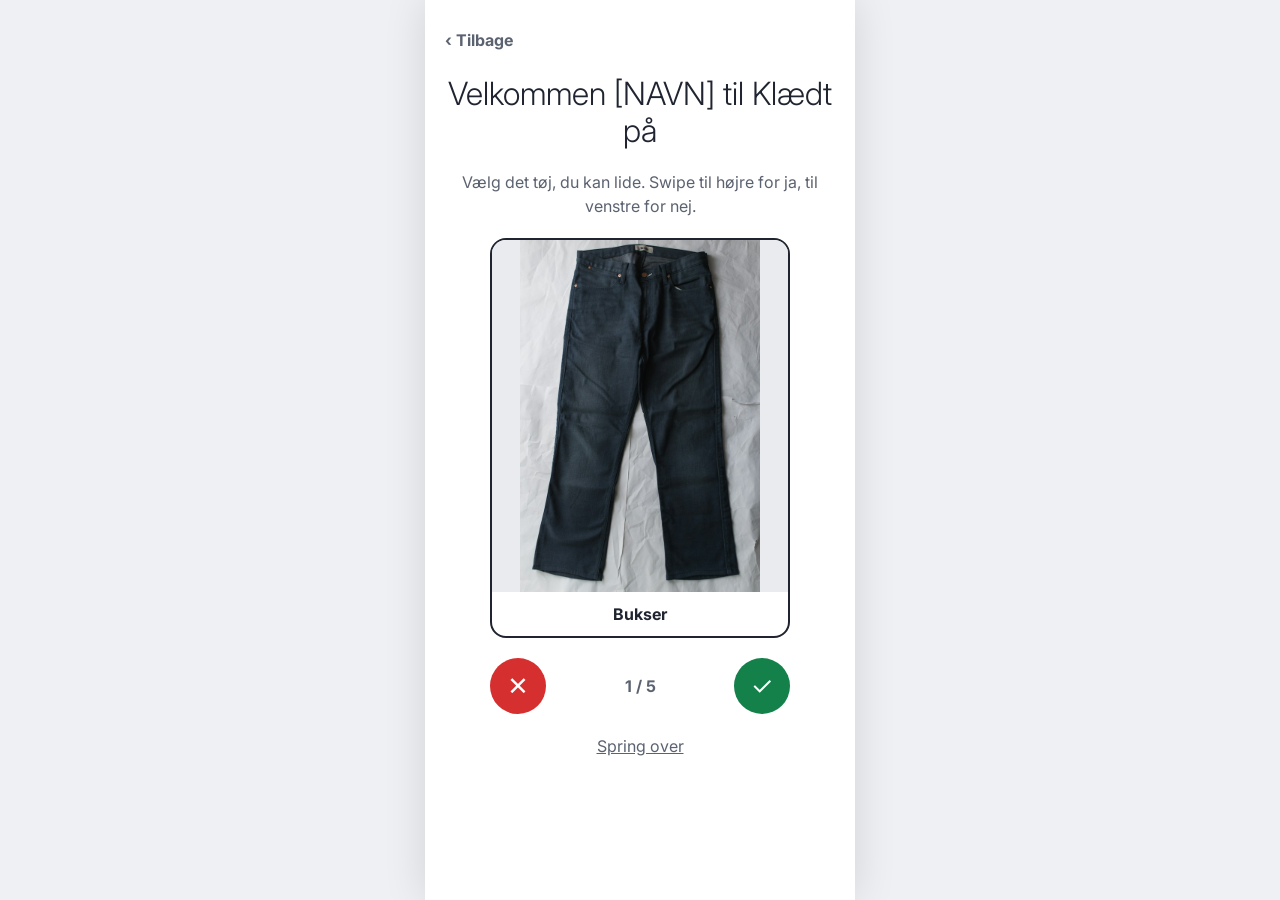
==== Vejrapp/public/clothing-adult.html @ 83a8c1ff "Clothing screens" ====
<!DOCTYPE html>
<html lang="da">
<head>
<meta charset="utf-8">
<meta name="viewport" content="width=device-width, initial-scale=1">
<title>Vælg tøj - Klædt på</title>
<link rel="preconnect" href="https://fonts.googleapis.com">
<link rel="preconnect" href="https://fonts.gstatic.com" crossorigin>
<link href="https://fonts.googleapis.com/css2?family=Inter:wght@300;400;500;600&display=swap" rel="stylesheet">
<link rel="stylesheet" href="css/base.css">
<link rel="stylesheet" href="css/adult.css">
</head>
<body>
    <main class="screen screen--adult">
        <a class="back-link" href="profile.html">‹ Tilbage</a>
        <h1 class="title">Velkommen <span class="js-user-name">[NAVN]</span> til Klædt på</h1>
        <p class="subtitle">Vælg det tøj, du kan lide. Swipe til højre for ja, til venstre for nej.</p>
        <section class="swipe js-swipe" data-next="weather-adult.html" aria-label="Vælg tøj">
            <div class="swipe__deck">
                <article class="swipe__card swipe__card--current" data-category="pants" data-item-id="pants-1">
                    <img class="swipe__image" src="images/clothing/pants-1.jpg" alt="Bukser" width="300" height="300">
                    <p class="swipe__caption">Bukser</p>
                </article>
                <article class="swipe__card" data-category="sweater" data-item-id="sweater-1">
                    <img class="swipe__image" src="images/clothing/sweater-1.jpg" alt="Trøje" width="300" height="300">
                    <p class="swipe__caption">Trøje</p>
                </article>
                <article class="swipe__card" data-category="jacket" data-item-id="jacket-1">
                    <img class="swipe__image" src="images/clothing/jacket-1.jpg" alt="Jakke" width="300" height="300">
                    <p class="swipe__caption">Jakke</p>
                </article>
                <article class="swipe__card" data-category="shoes" data-item-id="shoes-1">
                    <img class="swipe__image" src="images/clothing/shoes-1.jpg" alt="Sko" width="300" height="300">
                    <p class="swipe__caption">Sko</p>
                </article>
                <article class="swipe__card" data-category="hat" data-item-id="hat-1">
                    <img class="swipe__image" src="images/clothing/hat-1.jpg" alt="Hue" width="300" height="300">
                    <p class="swipe__caption">Hue</p>
                </article>
            </div>
            <div class="swipe__controls">
                <button class="swipe__action swipe__action--dislike" type="button" data-action="dislike"><span aria-hidden="true">✕</span><span class="visually-hidden">Kan ikke lide</span></button>
                <p class="swipe__counter"><span class="js-swipe-counter">1</span> / 5</p>
                <button class="swipe__action swipe__action--like" type="button" data-action="like"><span aria-hidden="true">✓</span><span class="visually-hidden">Kan lide</span></button>
            </div>
        </section>
        <a class="link" href="weather-adult.html">Spring over</a>
    </main>
<script src="js/demo.js" defer></script>
</body>
</html>
---- Vejrapp/public/css/base.css ----
:root{
    --color-ink:#1f2430;
    --color-muted:#5b6270;
    --color-line:#d5d9e0;
    --color-grey:#e9ebef;
    --color-page:#eef0f4;
    --color-surface:#fff;
    --color-sun:#ffc83d;
    --color-coral:#ff6b5e;
    --color-coral-dark:#d03b2f;
    --color-sky:#3ea6ff;
    --color-green:#14804a;
    --color-green-soft:#dff4e8;
    
    --font-heading:"Fredoka",system-ui,sans-serif;
    --font-body:"Nunito",system-ui,sans-serif;
    --radius:16px;
    --radius-pill:999px
}
*,*::before,*::after{
    box-sizing:border-box
}
body{
    margin:0;
    background:var(--color-page);
    color:var(--color-ink);
    font:400 1rem/1.5 var(--font-body)
}
img{
    display:block;
    max-width:100%
}
fieldset{
    border:0;
    margin:0;
    padding:0;
    min-width:0
}
:focus-visible{
    outline:3px solid var(--color-sky);
    outline-offset:3px
}
.visually-hidden{
    position:absolute;
    width:1px;
    height:1px;
    overflow:hidden;
    clip:rect(0 0 0 0);
    white-space:nowrap
}
@media (prefers-reduced-motion:reduce){
    *,*::before,*::after{
    animation:none!important;
    transition:none!important
}
}

/* layout: mobile-first, centred column on desktop */
.screen{
    display:flex;
    flex-direction:column;
    gap:20px;
    max-width:430px;
    min-height:100dvh;
    margin:0 auto;
    padding:24px 20px 32px;
    background:var(--color-surface)
}
@media (min-width:480px){
    .screen{
    box-shadow:0 0 40px rgb(0 0 0/.12)
}
}
.screen--start{
    background:linear-gradient(180deg,#fff0b8,#fff 45%)
}
.screen--center{
    justify-content:center
}
.logo{
    font-size:3.5rem;
    text-align:center
}
.title{
    margin:0;
    font:600 2rem/1.15 var(--font-heading);
    text-align:center
}
.subtitle{
    margin:0;
    color:var(--color-muted);
    text-align:center
}
.back-link{
    align-self:flex-start;
    padding:4px 0;
    color:var(--color-muted);
    font-weight:700;
    text-decoration:none
}
.link{
    color:var(--color-muted);
    text-align:center
}
.actions{
    display:flex;
    flex-direction:column;
    gap:12px
}

/* buttons */
.button{
    display:block;
    width:100%;
    padding:14px 24px;
    border:2px solid var(--color-ink);
    border-radius:var(--radius-pill);
    background:var(--color-ink);
    color:#fff;
    font:700 1.05rem var(--font-body);
    text-align:center;
    text-decoration:none;
    cursor:pointer
}
.button--secondary{
    background:#fff;
    color:var(--color-ink)
}
.button:disabled{
    border-color:var(--color-grey);
    background:var(--color-grey);
    color:var(--color-muted);
    cursor:not-allowed
}
.button--next:enabled{
    border-color:var(--color-green);
    background:var(--color-green)
}

/* splash */
.splash{
    align-items:center;
    justify-content:center;
    background:linear-gradient(160deg,var(--color-sun),var(--color-coral) 75%);
    text-align:center
}
.splash__logo{
    font-size:5rem;
    animation:float 3s ease-in-out infinite
}
.splash__title{
    margin:0;
    font:600 3.2rem/1 var(--font-heading)
}
.splash__tagline{
    margin:0 0 24px;
    font-size:1.2rem;
    font-weight:700
}
.splash .button{
    max-width:280px
}
@keyframes float{
    50%{
    transform:translateY(-10px)
}
}

/* forms */
.form{
    display:flex;
    flex-direction:column;
    gap:16px
}
.form__field{
    display:flex;
    flex-direction:column;
    gap:6px
}
.form__label,.choice__legend{
    margin-bottom:6px;
    padding:0;
    font-weight:700
}
.form__field .form__label{
    margin:0
}
.form__input{
    width:100%;
    padding:14px 18px;
    border:2px solid var(--color-line);
    border-radius:var(--radius-pill);
    background:#fff;
    color:inherit;
    font:inherit
}
.form__input:focus{
    border-color:var(--color-ink)
}
.choice__options{
    display:flex;
    gap:8px
}
.choice__input,.tags__input,.forecast__radio{
    position:absolute;
    width:1px;
    height:1px;
    opacity:0
}
.choice__label{
    flex:1;
    padding:12px;
    border:2px solid var(--color-line);
    border-radius:var(--radius-pill);
    font-weight:700;
    text-align:center;
    cursor:pointer
}
.choice__input:checked+.choice__label{
    border-color:var(--color-ink);
    background:var(--color-ink);
    color:#fff
}
.choice__input:focus-visible+.choice__label,.tags__input:focus-visible+.tags__label{
    outline:3px solid var(--color-sky);
    outline-offset:2px
}

/* style tags: hidden until age + gender are filled in;
     green when 3+ are picked */
.profile__tags{
    display:none
}
.profile:has(.js-age:valid):has(.js-gender:checked) .profile__tags{
    display:block
}
.profile__tags-title{
    margin-bottom:12px;
    padding:0;
    font-weight:700;
    text-align:center
}
.tags{
    display:flex;
    flex-wrap:wrap;
    justify-content:center;
    gap:10px
}
.tags__label{
    padding:8px 16px;
    border:2px solid #8a909b;
    border-radius:var(--radius-pill);
    color:#4a505b;
    font-weight:700;
    cursor:pointer
}
.tags__input:checked+.tags__label{
    border-color:var(--color-coral-dark);
    background:#fff0ee;
    color:var(--color-ink)
}
.tags:has(.tags__input:checked~.tags__input:checked~.tags__input:checked) .tags__input:checked+.tags__label{
    border-color:var(--color-green);
    background:var(--color-green-soft);
    color:var(--color-green)
}

/* swipe */
.swipe{
    display:flex;
    flex-direction:column;
    gap:20px
}
.swipe__deck{
    position:relative;
    width:100%;
    max-width:300px;
    aspect-ratio:3/4;
    margin:0 auto
}
.swipe__card{
    position:absolute;
    inset:0;
    display:flex;
    flex-direction:column;
    overflow:hidden;
    border:2px solid var(--color-ink);
    border-radius:var(--radius);
    background:#fff;
    opacity:0;
    visibility:hidden;
    pointer-events:none;
    transition:transform .35s,opacity .35s
}
.swipe__card--current{
    opacity:1;
    visibility:visible;
    pointer-events:auto
}
.swipe__card--liked,.swipe__card--disliked{
    visibility:visible
}
.swipe__card--liked{
    transform:translateX(130%) rotate(12deg)
}
.swipe__card--disliked{
    transform:translateX(-130%) rotate(-12deg)
}
.swipe__image{
    flex:1;
    width:100%;
    min-height:0;
    background:var(--color-grey);
    object-fit:contain
}
.swipe__caption{
    margin:0;
    padding:10px;
    font-weight:700;
    text-align:center
}
.swipe__controls{
    display:flex;
    align-items:center;
    justify-content:space-between;
    width:100%;
    max-width:300px;
    margin:0 auto
}
.swipe__counter{
    margin:0;
    color:var(--color-muted);
    font-weight:700
}
.swipe__action{
    display:flex;
    align-items:center;
    justify-content:center;
    width:64px;
    height:64px;
    border:0;
    border-radius:50%;
    color:#fff;
    font:700 1.6rem var(--font-body);
    cursor:pointer
}
.swipe__action--dislike{
    background:#d62f2f
}
.swipe__action--like{
    background:var(--color-green)
}

/* weather: shared parts */
.header__title{
    margin:8px 0;
    text-align:center
}
.search{
    display:flex;
    gap:8px
}
.search__input{
    flex:1;
    min-width:0;
    padding:12px 16px;
    border:1px solid var(--color-line);
    border-radius:12px;
    background:#fff;
    color:inherit;
    font:inherit
}
.search__locate{
    padding:12px 14px;
    border:1px solid var(--color-line);
    border-radius:12px;
    background:#fff;
    color:inherit;
    font:inherit;
    font-weight:700;
    white-space:nowrap;
    cursor:pointer
}
.stats{
    display:grid;
    grid-template-columns:repeat(3,1fr);
    gap:8px;
    margin:0;
    padding:0;
    list-style:none
}
.stats__item{
    display:flex;
    flex-direction:column;
    gap:2px;
    padding:10px
}
.stats__label{
    color:var(--color-muted);
    font-size:.8rem
}
.stats__value{
    font-size:1.05rem;
    font-weight:700
}
.forecast{
    position:relative;
    display:flex;
    flex-direction:column;
    gap:12px
}
.forecast__tabs{
    display:inline-flex;
    align-self:flex-start;
    padding:4px;
    border-radius:var(--radius-pill);
    background:var(--color-grey)
}
.forecast__tab{
    padding:8px 16px;
    border-radius:var(--radius-pill);
    font-size:.9rem;
    font-weight:700;
    cursor:pointer
}
#view-daily:checked~.forecast__tabs [for=view-daily],#view-hourly:checked~.forecast__tabs [for=view-hourly]{
    background:#fff;
    box-shadow:0 1px 3px rgb(0 0 0/.2)
}
#view-daily:focus-visible~.forecast__tabs [for=view-daily],#view-hourly:focus-visible~.forecast__tabs [for=view-hourly]{
    outline:3px solid var(--color-sky)
}
#view-daily:checked~.forecast__list--hourly,#view-hourly:checked~.forecast__list--daily{
    display:none
}
.forecast__list{
    margin:0;
    padding:0;
    list-style:none
}
.forecast__list--daily .forecast__item{
    display:grid;
    grid-template-columns:1fr auto auto;
    gap:16px;
    align-items:center;
    padding:12px 4px;
    border-bottom:1px solid var(--color-ink)
}
.forecast__list--hourly{
    display:flex;
    gap:10px;
    padding-bottom:8px;
    overflow-x:auto
}
.forecast__list--hourly .forecast__item{
    display:flex;
    flex:0 0 auto;
    flex-direction:column;
    align-items:center;
    gap:4px;
    min-width:68px;
    padding:10px;
    border:1px solid var(--color-line);
    border-radius:12px
}
.forecast__list--hourly .forecast__icon{
    order:1
}
.forecast__list--hourly .forecast__temp{
    order:2
}
.forecast__day{
    color:var(--color-muted)
}
.forecast__temp{
    font-size:1.25rem;
    font-weight:600
}
.forecast__icon{
    font-size:1.8rem;
    line-height:1
}
---- Vejrapp/public/css/adult.css ----
:root{
    
    --font-body:"Inter",system-ui,sans-serif;--font-heading:"Inter",system-ui,sans-serif
}
.title{
    font-weight:300
}
.header__title{
    font:300 2.2rem/1.2 var(--font-heading)
}
.current{
    display:grid;grid-template-columns:1fr 1fr;gap:16px;align-items:center
}
.current__image{
    width:100%;aspect-ratio:1;border-radius:12px;background:var(--color-grey);object-fit:contain
}
.current__city{
    margin:0;color:var(--color-muted)
}
.current__temp{
    margin:0;font-size:2.2rem;font-weight:300;line-height:1.1
}
.current__condition{
    margin:0;font-size:1.8rem;font-weight:300
}
.stats__item{
    border-top:2px solid var(--color-ink)
}
.advice__label{
    margin:0;color:var(--color-muted);font-size:.9rem
}
.advice__text{
    margin:4px 0 0;font-size:1.5rem;font-weight:500;line-height:1.3
}
.swipe__action{
    width:56px;height:56px;font-weight:400
}
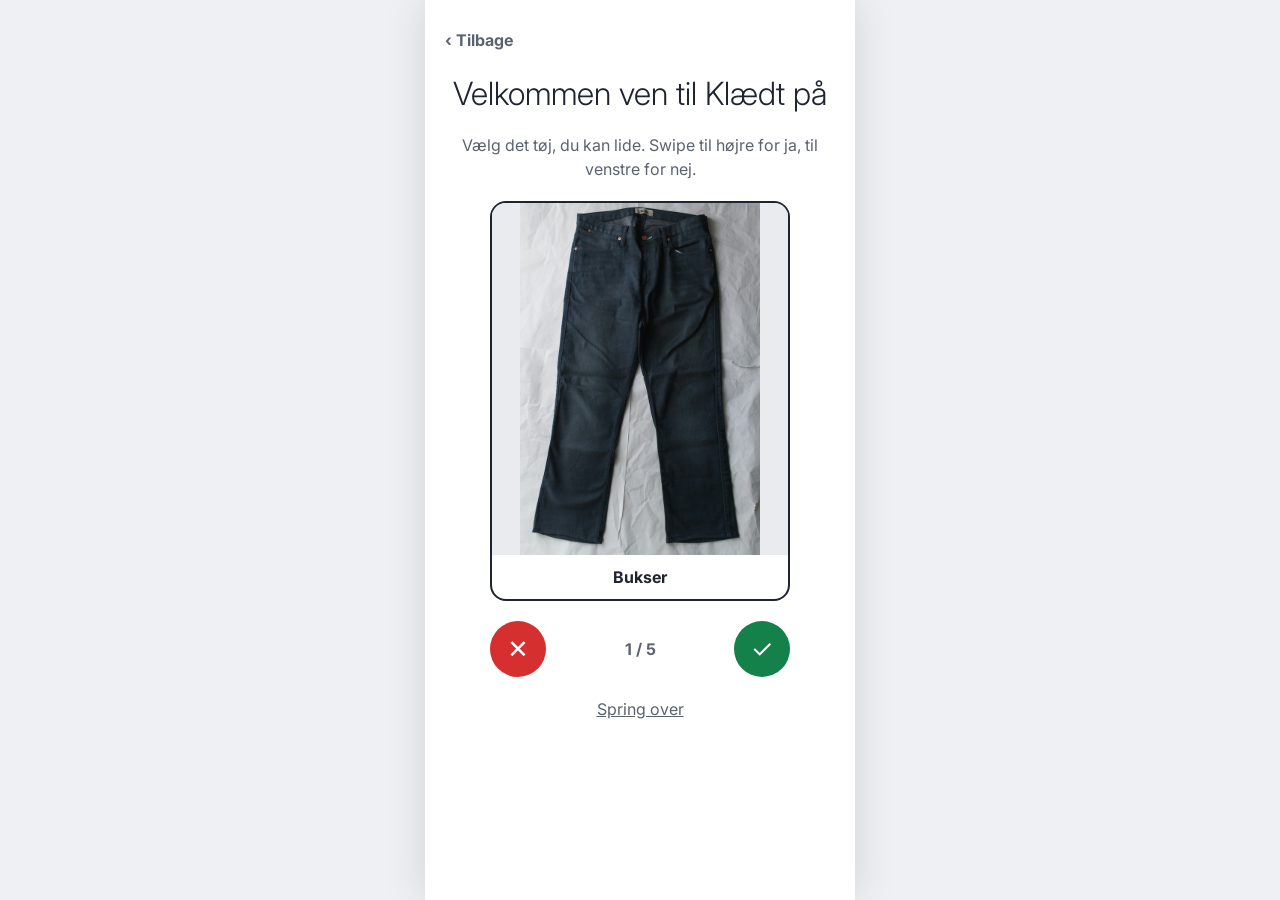
==== commit 4bfcc030: "Tab 2: electric boogaloo" ====
--- a/Vejrapp/public/clothing-adult.html
+++ b/Vejrapp/public/clothing-adult.html
@@ -1,14 +1,14 @@
 <!DOCTYPE html>
 <html lang="da">
 <head>
-<meta charset="utf-8">
-<meta name="viewport" content="width=device-width, initial-scale=1">
-<title>Vælg tøj - Klædt på</title>
-<link rel="preconnect" href="https://fonts.googleapis.com">
-<link rel="preconnect" href="https://fonts.gstatic.com" crossorigin>
-<link href="https://fonts.googleapis.com/css2?family=Inter:wght@300;400;500;600&display=swap" rel="stylesheet">
-<link rel="stylesheet" href="css/base.css">
-<link rel="stylesheet" href="css/adult.css">
+    <meta charset="utf-8">
+    <meta name="viewport" content="width=device-width, initial-scale=1">
+    <title>Vælg tøj - Klædt på</title>
+    <link rel="preconnect" href="https://fonts.googleapis.com">
+    <link rel="preconnect" href="https://fonts.gstatic.com" crossorigin>
+    <link href="https://fonts.googleapis.com/css2?family=Inter:wght@300;400;500;600&display=swap" rel="stylesheet">
+    <link rel="stylesheet" href="css/base.css">
+    <link rel="stylesheet" href="css/adult.css">
 </head>
 <body>
     <main class="screen screen--adult">
--- a/Vejrapp/public/css/base.css
+++ b/Vejrapp/public/css/base.css
@@ -259,7 +259,7 @@
     background:#fff0ee;
     color:var(--color-ink)
 }
-.tags:has(.tags__input:checked~.tags__input:checked~.tags__input:checked) .tags__input:checked+.tags__label{
+.tags:not(:has(.tags__input:checked~.tags__input:checked)) .tags__input:checked+.tags__label{
     border-color:var(--color-green);
     background:var(--color-green-soft);
     color:var(--color-green)
--- a/Vejrapp/public/css/adult.css
+++ b/Vejrapp/public/css/adult.css
@@ -1,5 +1,4 @@
 :root{
-    
     --font-body:"Inter",system-ui,sans-serif;--font-heading:"Inter",system-ui,sans-serif
 }
 .title{
@@ -9,29 +8,49 @@
     font:300 2.2rem/1.2 var(--font-heading)
 }
 .current{
-    display:grid;grid-template-columns:1fr 1fr;gap:16px;align-items:center
+    display:grid;
+    grid-template-columns:1fr 1fr;
+    gap:16px;
+    align-items:center
 }
 .current__image{
-    width:100%;aspect-ratio:1;border-radius:12px;background:var(--color-grey);object-fit:contain
+    width:100%;
+    aspect-ratio:1;
+    border-radius:12px;
+    background:var(--color-grey);
+    object-fit:contain
 }
 .current__city{
-    margin:0;color:var(--color-muted)
+    margin:0;
+    color:var(--color-muted)
 }
 .current__temp{
-    margin:0;font-size:2.2rem;font-weight:300;line-height:1.1
+    margin:0;
+    font-size:2.2rem;
+    font-weight:300;
+    line-height:1.1
 }
 .current__condition{
-    margin:0;font-size:1.8rem;font-weight:300
+    margin:0;
+    font-size:1.8rem;
+    font-weight:300
 }
 .stats__item{
     border-top:2px solid var(--color-ink)
 }
 .advice__label{
-    margin:0;color:var(--color-muted);font-size:.9rem
+    margin:0;
+    color:var(--color-muted);
+    font-size:.9rem
 }
 .advice__text{
-    margin:4px 0 0;font-size:1.5rem;font-weight:500;line-height:1.3
+    margin:4px 0 0;
+    font-size:1.15rem;
+    font-weight:500;
+    line-height:1.3
 }
 .swipe__action{
-    width:56px;height:56px;font-weight:400
+    width:56px;
+    height:56px;
+    font-weight:400
 }
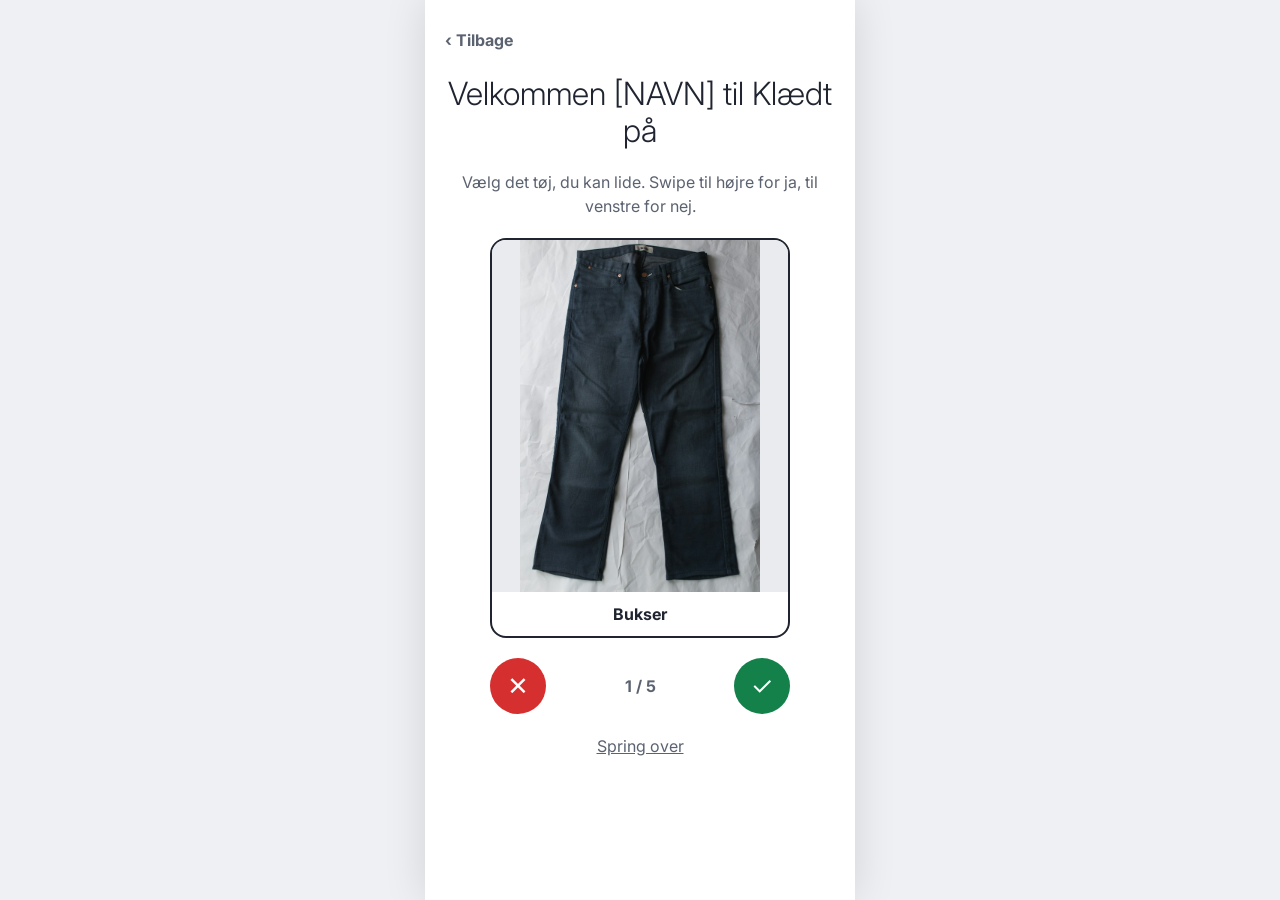
==== commit d5110208: "branched of main branchend off main after merge" ====
--- a/Vejrapp/public/clothing-adult.html
+++ b/Vejrapp/public/clothing-adult.html
@@ -1,51 +1,123 @@
-<!DOCTYPE html>
+<!doctype html>
 <html lang="da">
-<head>
-    <meta charset="utf-8">
-    <meta name="viewport" content="width=device-width, initial-scale=1">
+  <head>
+    <meta charset="utf-8" />
+    <meta name="viewport" content="width=device-width, initial-scale=1" />
     <title>Vælg tøj - Klædt på</title>
-    <link rel="preconnect" href="https://fonts.googleapis.com">
-    <link rel="preconnect" href="https://fonts.gstatic.com" crossorigin>
-    <link href="https://fonts.googleapis.com/css2?family=Inter:wght@300;400;500;600&display=swap" rel="stylesheet">
-    <link rel="stylesheet" href="css/base.css">
-    <link rel="stylesheet" href="css/adult.css">
-</head>
-<body>
+    <link rel="preconnect" href="https://fonts.googleapis.com" />
+    <link rel="preconnect" href="https://fonts.gstatic.com" crossorigin />
+    <link
+      href="https://fonts.googleapis.com/css2?family=Inter:wght@300;400;500;600&display=swap"
+      rel="stylesheet"
+    />
+    <link rel="stylesheet" href="css/base.css" />
+    <link rel="stylesheet" href="css/adult.css" />
+  </head>
+  <body>
     <main class="screen screen--adult">
-        <a class="back-link" href="profile.html">‹ Tilbage</a>
-        <h1 class="title">Velkommen <span class="js-user-name">[NAVN]</span> til Klædt på</h1>
-        <p class="subtitle">Vælg det tøj, du kan lide. Swipe til højre for ja, til venstre for nej.</p>
-        <section class="swipe js-swipe" data-next="weather-adult.html" aria-label="Vælg tøj">
-            <div class="swipe__deck">
-                <article class="swipe__card swipe__card--current" data-category="pants" data-item-id="pants-1">
-                    <img class="swipe__image" src="images/clothing/pants-1.jpg" alt="Bukser" width="300" height="300">
-                    <p class="swipe__caption">Bukser</p>
-                </article>
-                <article class="swipe__card" data-category="sweater" data-item-id="sweater-1">
-                    <img class="swipe__image" src="images/clothing/sweater-1.jpg" alt="Trøje" width="300" height="300">
-                    <p class="swipe__caption">Trøje</p>
-                </article>
-                <article class="swipe__card" data-category="jacket" data-item-id="jacket-1">
-                    <img class="swipe__image" src="images/clothing/jacket-1.jpg" alt="Jakke" width="300" height="300">
-                    <p class="swipe__caption">Jakke</p>
-                </article>
-                <article class="swipe__card" data-category="shoes" data-item-id="shoes-1">
-                    <img class="swipe__image" src="images/clothing/shoes-1.jpg" alt="Sko" width="300" height="300">
-                    <p class="swipe__caption">Sko</p>
-                </article>
-                <article class="swipe__card" data-category="hat" data-item-id="hat-1">
-                    <img class="swipe__image" src="images/clothing/hat-1.jpg" alt="Hue" width="300" height="300">
-                    <p class="swipe__caption">Hue</p>
-                </article>
-            </div>
-            <div class="swipe__controls">
-                <button class="swipe__action swipe__action--dislike" type="button" data-action="dislike"><span aria-hidden="true">✕</span><span class="visually-hidden">Kan ikke lide</span></button>
-                <p class="swipe__counter"><span class="js-swipe-counter">1</span> / 5</p>
-                <button class="swipe__action swipe__action--like" type="button" data-action="like"><span aria-hidden="true">✓</span><span class="visually-hidden">Kan lide</span></button>
-            </div>
-        </section>
-        <a class="link" href="weather-adult.html">Spring over</a>
+      <a class="back-link" href="profile.html">‹ Tilbage</a>
+      <h1 class="title">
+        Velkommen <span class="js-user-name">[NAVN]</span> til Klædt på
+      </h1>
+      <p class="subtitle">
+        Vælg det tøj, du kan lide. Swipe til højre for ja, til venstre for nej.
+      </p>
+      <section
+        class="swipe js-swipe"
+        data-next="weather-adult.html"
+        aria-label="Vælg tøj"
+      >
+        <div class="swipe__deck">
+          <article
+            class="swipe__card swipe__card--current"
+            data-category="pants"
+            data-item-id="pants-1"
+          >
+            <img
+              class="swipe__image"
+              src="images/clothing/pants-1.jpg"
+              alt="Bukser"
+              width="300"
+              height="300"
+            />
+            <p class="swipe__caption">Bukser</p>
+          </article>
+          <article
+            class="swipe__card"
+            data-category="sweater"
+            data-item-id="sweater-1"
+          >
+            <img
+              class="swipe__image"
+              src="images/clothing/sweater-1.jpg"
+              alt="Trøje"
+              width="300"
+              height="300"
+            />
+            <p class="swipe__caption">Trøje</p>
+          </article>
+          <article
+            class="swipe__card"
+            data-category="jacket"
+            data-item-id="jacket-1"
+          >
+            <img
+              class="swipe__image"
+              src="images/clothing/jacket-1.jpg"
+              alt="Jakke"
+              width="300"
+              height="300"
+            />
+            <p class="swipe__caption">Jakke</p>
+          </article>
+          <article
+            class="swipe__card"
+            data-category="shoes"
+            data-item-id="shoes-1"
+          >
+            <img
+              class="swipe__image"
+              src="images/clothing/shoes-1.jpg"
+              alt="Sko"
+              width="300"
+              height="300"
+            />
+            <p class="swipe__caption">Sko</p>
+          </article>
+          <article class="swipe__card" data-category="hat" data-item-id="hat-1">
+            <img
+              class="swipe__image"
+              src="images/clothing/hat-1.jpg"
+              alt="Hue"
+              width="300"
+              height="300"
+            />
+            <p class="swipe__caption">Hue</p>
+          </article>
+        </div>
+        <div class="swipe__controls">
+          <button
+            class="swipe__action swipe__action--dislike"
+            type="button"
+            data-action="dislike"
+          >
+            <span aria-hidden="true">✕</span
+            ><span class="visually-hidden">Kan ikke lide</span>
+          </button>
+          <p class="swipe__counter">
+            <span class="js-swipe-counter">1</span> / 5
+          </p>
+          <button
+            class="swipe__action swipe__action--like"
+            type="button"
+            data-action="like"
+          >
+            <span aria-hidden="true">✓</span
+            ><span class="visually-hidden">Kan lide</span>
+          </button>
+        </div>
+      </section>
+      <a class="link" href="weather-adult.html">Spring over</a>
     </main>
-<script src="js/demo.js" defer></script>
-</body>
+  </body>
 </html>
--- a/Vejrapp/public/css/adult.css
+++ b/Vejrapp/public/css/adult.css
@@ -1,5 +1,6 @@
 :root{
-    --font-body:"Inter",system-ui,sans-serif;--font-heading:"Inter",system-ui,sans-serif
+    --font-body:"Inter",system-ui,sans-serif;
+    --font-heading:"Inter",system-ui,sans-serif
 }
 .title{
     font-weight:300
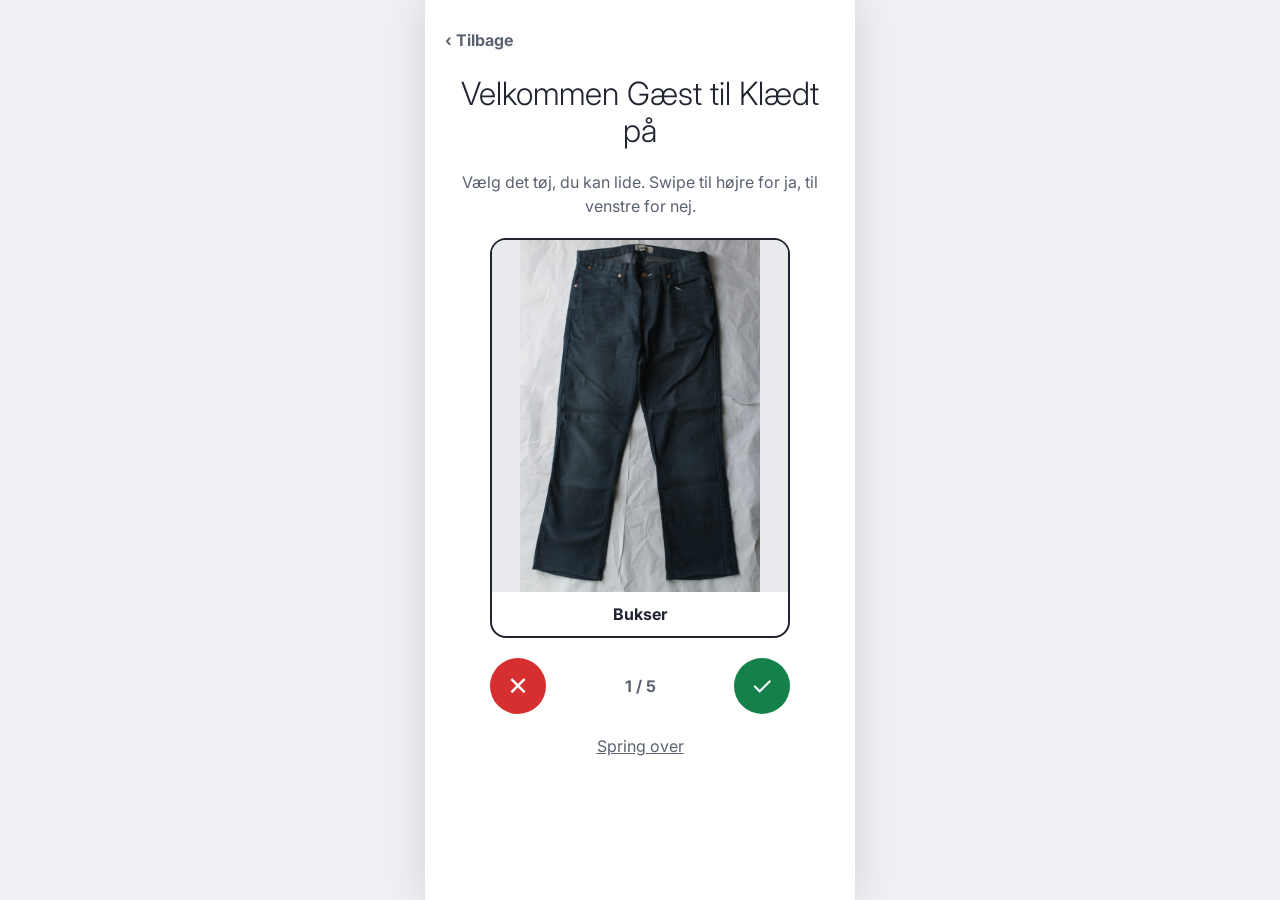
==== commit 351d7f21: "^^" ====
--- a/Vejrapp/public/clothing-adult.html
+++ b/Vejrapp/public/clothing-adult.html
@@ -1,123 +1,51 @@
-<!doctype html>
+<!DOCTYPE html>
 <html lang="da">
-  <head>
-    <meta charset="utf-8" />
-    <meta name="viewport" content="width=device-width, initial-scale=1" />
+<head>
+    <meta charset="utf-8">
+    <meta name="viewport" content="width=device-width, initial-scale=1">
     <title>Vælg tøj - Klædt på</title>
-    <link rel="preconnect" href="https://fonts.googleapis.com" />
-    <link rel="preconnect" href="https://fonts.gstatic.com" crossorigin />
-    <link
-      href="https://fonts.googleapis.com/css2?family=Inter:wght@300;400;500;600&display=swap"
-      rel="stylesheet"
-    />
-    <link rel="stylesheet" href="css/base.css" />
-    <link rel="stylesheet" href="css/adult.css" />
-  </head>
-  <body>
+    <link rel="preconnect" href="https://fonts.googleapis.com">
+    <link rel="preconnect" href="https://fonts.gstatic.com" crossorigin>
+    <link href="https://fonts.googleapis.com/css2?family=Inter:wght@300;400;500;600&display=swap" rel="stylesheet">
+    <link rel="stylesheet" href="css/base.css">
+    <link rel="stylesheet" href="css/adult.css">
+</head>
+<body>
     <main class="screen screen--adult">
-      <a class="back-link" href="profile.html">‹ Tilbage</a>
-      <h1 class="title">
-        Velkommen <span class="js-user-name">[NAVN]</span> til Klædt på
-      </h1>
-      <p class="subtitle">
-        Vælg det tøj, du kan lide. Swipe til højre for ja, til venstre for nej.
-      </p>
-      <section
-        class="swipe js-swipe"
-        data-next="weather-adult.html"
-        aria-label="Vælg tøj"
-      >
-        <div class="swipe__deck">
-          <article
-            class="swipe__card swipe__card--current"
-            data-category="pants"
-            data-item-id="pants-1"
-          >
-            <img
-              class="swipe__image"
-              src="images/clothing/pants-1.jpg"
-              alt="Bukser"
-              width="300"
-              height="300"
-            />
-            <p class="swipe__caption">Bukser</p>
-          </article>
-          <article
-            class="swipe__card"
-            data-category="sweater"
-            data-item-id="sweater-1"
-          >
-            <img
-              class="swipe__image"
-              src="images/clothing/sweater-1.jpg"
-              alt="Trøje"
-              width="300"
-              height="300"
-            />
-            <p class="swipe__caption">Trøje</p>
-          </article>
-          <article
-            class="swipe__card"
-            data-category="jacket"
-            data-item-id="jacket-1"
-          >
-            <img
-              class="swipe__image"
-              src="images/clothing/jacket-1.jpg"
-              alt="Jakke"
-              width="300"
-              height="300"
-            />
-            <p class="swipe__caption">Jakke</p>
-          </article>
-          <article
-            class="swipe__card"
-            data-category="shoes"
-            data-item-id="shoes-1"
-          >
-            <img
-              class="swipe__image"
-              src="images/clothing/shoes-1.jpg"
-              alt="Sko"
-              width="300"
-              height="300"
-            />
-            <p class="swipe__caption">Sko</p>
-          </article>
-          <article class="swipe__card" data-category="hat" data-item-id="hat-1">
-            <img
-              class="swipe__image"
-              src="images/clothing/hat-1.jpg"
-              alt="Hue"
-              width="300"
-              height="300"
-            />
-            <p class="swipe__caption">Hue</p>
-          </article>
-        </div>
-        <div class="swipe__controls">
-          <button
-            class="swipe__action swipe__action--dislike"
-            type="button"
-            data-action="dislike"
-          >
-            <span aria-hidden="true">✕</span
-            ><span class="visually-hidden">Kan ikke lide</span>
-          </button>
-          <p class="swipe__counter">
-            <span class="js-swipe-counter">1</span> / 5
-          </p>
-          <button
-            class="swipe__action swipe__action--like"
-            type="button"
-            data-action="like"
-          >
-            <span aria-hidden="true">✓</span
-            ><span class="visually-hidden">Kan lide</span>
-          </button>
-        </div>
-      </section>
-      <a class="link" href="weather-adult.html">Spring over</a>
+        <a class="back-link" href="profile.html">‹ Tilbage</a>
+        <h1 class="title">Velkommen <span class="js-user-name">Gæst</span> til Klædt på</h1>
+        <p class="subtitle">Vælg det tøj, du kan lide. Swipe til højre for ja, til venstre for nej.</p>
+        <section class="swipe js-swipe" data-next="weather-adult.html" aria-label="Vælg tøj">
+            <div class="swipe__deck">
+                <article class="swipe__card swipe__card--current" data-category="pants" data-item-id="pants-1">
+                    <img class="swipe__image" src="images/clothing/pants-1.jpg" alt="Bukser" width="300" height="300">
+                    <p class="swipe__caption">Bukser</p>
+                </article>
+                <article class="swipe__card" data-category="sweater" data-item-id="sweater-1">
+                    <img class="swipe__image" src="images/clothing/sweater-1.jpg" alt="Trøje" width="300" height="300">
+                    <p class="swipe__caption">Trøje</p>
+                </article>
+                <article class="swipe__card" data-category="jacket" data-item-id="jacket-1">
+                    <img class="swipe__image" src="images/clothing/jacket-1.jpg" alt="Jakke" width="300" height="300">
+                    <p class="swipe__caption">Jakke</p>
+                </article>
+                <article class="swipe__card" data-category="shoes" data-item-id="shoes-1">
+                    <img class="swipe__image" src="images/clothing/shoes-1.jpg" alt="Sko" width="300" height="300">
+                    <p class="swipe__caption">Sko</p>
+                </article>
+                <article class="swipe__card" data-category="hat" data-item-id="hat-1">
+                    <img class="swipe__image" src="images/clothing/hat-1.jpg" alt="Hue" width="300" height="300">
+                    <p class="swipe__caption">Hue</p>
+                </article>
+            </div>
+            <div class="swipe__controls">
+                <button class="swipe__action swipe__action--dislike" type="button" data-action="dislike"><span aria-hidden="true">✕</span><span class="visually-hidden">Kan ikke lide</span></button>
+                <p class="swipe__counter"><span class="js-swipe-counter">1</span> / 5</p>
+                <button class="swipe__action swipe__action--like" type="button" data-action="like"><span aria-hidden="true">✓</span><span class="visually-hidden">Kan lide</span></button>
+            </div>
+        </section>
+        <a class="link" href="weather-adult.html">Spring over</a>
     </main>
-  </body>
+<script src="js/demo.js" defer></script>
+</body>
 </html>
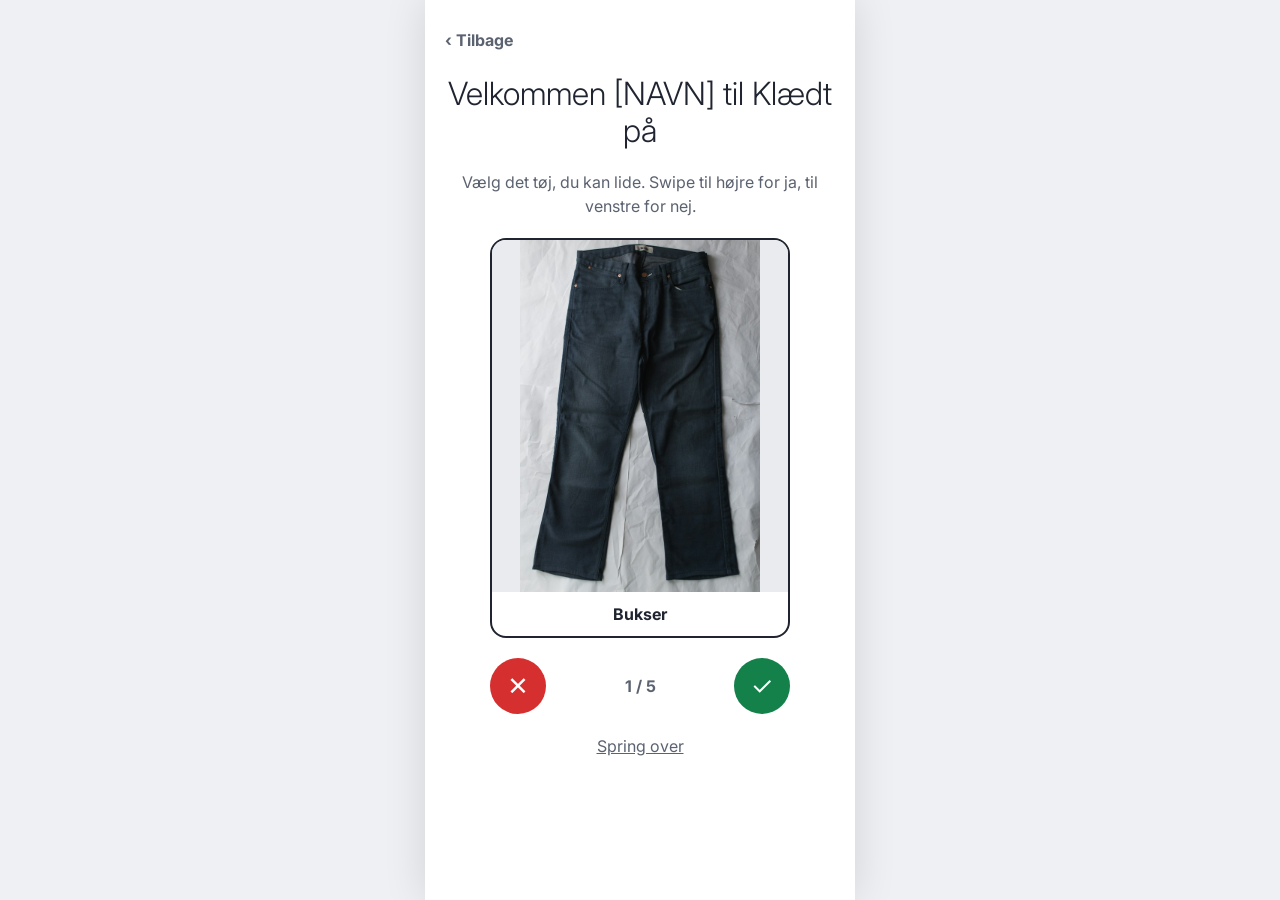
==== commit 3ba72c15: "Merge branch 'skyum'" ====
--- a/Vejrapp/public/clothing-adult.html
+++ b/Vejrapp/public/clothing-adult.html
@@ -1,51 +1,123 @@
-<!DOCTYPE html>
+<!doctype html>
 <html lang="da">
-<head>
-    <meta charset="utf-8">
-    <meta name="viewport" content="width=device-width, initial-scale=1">
+  <head>
+    <meta charset="utf-8" />
+    <meta name="viewport" content="width=device-width, initial-scale=1" />
     <title>Vælg tøj - Klædt på</title>
-    <link rel="preconnect" href="https://fonts.googleapis.com">
-    <link rel="preconnect" href="https://fonts.gstatic.com" crossorigin>
-    <link href="https://fonts.googleapis.com/css2?family=Inter:wght@300;400;500;600&display=swap" rel="stylesheet">
-    <link rel="stylesheet" href="css/base.css">
-    <link rel="stylesheet" href="css/adult.css">
-</head>
-<body>
+    <link rel="preconnect" href="https://fonts.googleapis.com" />
+    <link rel="preconnect" href="https://fonts.gstatic.com" crossorigin />
+    <link
+      href="https://fonts.googleapis.com/css2?family=Inter:wght@300;400;500;600&display=swap"
+      rel="stylesheet"
+    />
+    <link rel="stylesheet" href="css/base.css" />
+    <link rel="stylesheet" href="css/adult.css" />
+  </head>
+  <body>
     <main class="screen screen--adult">
-        <a class="back-link" href="profile.html">‹ Tilbage</a>
-        <h1 class="title">Velkommen <span class="js-user-name">Gæst</span> til Klædt på</h1>
-        <p class="subtitle">Vælg det tøj, du kan lide. Swipe til højre for ja, til venstre for nej.</p>
-        <section class="swipe js-swipe" data-next="weather-adult.html" aria-label="Vælg tøj">
-            <div class="swipe__deck">
-                <article class="swipe__card swipe__card--current" data-category="pants" data-item-id="pants-1">
-                    <img class="swipe__image" src="images/clothing/pants-1.jpg" alt="Bukser" width="300" height="300">
-                    <p class="swipe__caption">Bukser</p>
-                </article>
-                <article class="swipe__card" data-category="sweater" data-item-id="sweater-1">
-                    <img class="swipe__image" src="images/clothing/sweater-1.jpg" alt="Trøje" width="300" height="300">
-                    <p class="swipe__caption">Trøje</p>
-                </article>
-                <article class="swipe__card" data-category="jacket" data-item-id="jacket-1">
-                    <img class="swipe__image" src="images/clothing/jacket-1.jpg" alt="Jakke" width="300" height="300">
-                    <p class="swipe__caption">Jakke</p>
-                </article>
-                <article class="swipe__card" data-category="shoes" data-item-id="shoes-1">
-                    <img class="swipe__image" src="images/clothing/shoes-1.jpg" alt="Sko" width="300" height="300">
-                    <p class="swipe__caption">Sko</p>
-                </article>
-                <article class="swipe__card" data-category="hat" data-item-id="hat-1">
-                    <img class="swipe__image" src="images/clothing/hat-1.jpg" alt="Hue" width="300" height="300">
-                    <p class="swipe__caption">Hue</p>
-                </article>
-            </div>
-            <div class="swipe__controls">
-                <button class="swipe__action swipe__action--dislike" type="button" data-action="dislike"><span aria-hidden="true">✕</span><span class="visually-hidden">Kan ikke lide</span></button>
-                <p class="swipe__counter"><span class="js-swipe-counter">1</span> / 5</p>
-                <button class="swipe__action swipe__action--like" type="button" data-action="like"><span aria-hidden="true">✓</span><span class="visually-hidden">Kan lide</span></button>
-            </div>
-        </section>
-        <a class="link" href="weather-adult.html">Spring over</a>
+      <a class="back-link" href="profile.html">‹ Tilbage</a>
+      <h1 class="title">
+        Velkommen <span class="js-user-name">[NAVN]</span> til Klædt på
+      </h1>
+      <p class="subtitle">
+        Vælg det tøj, du kan lide. Swipe til højre for ja, til venstre for nej.
+      </p>
+      <section
+        class="swipe js-swipe"
+        data-next="weather-adult.html"
+        aria-label="Vælg tøj"
+      >
+        <div class="swipe__deck">
+          <article
+            class="swipe__card swipe__card--current"
+            data-category="pants"
+            data-item-id="pants-1"
+          >
+            <img
+              class="swipe__image"
+              src="images/clothing/pants-1.jpg"
+              alt="Bukser"
+              width="300"
+              height="300"
+            />
+            <p class="swipe__caption">Bukser</p>
+          </article>
+          <article
+            class="swipe__card"
+            data-category="sweater"
+            data-item-id="sweater-1"
+          >
+            <img
+              class="swipe__image"
+              src="images/clothing/sweater-1.jpg"
+              alt="Trøje"
+              width="300"
+              height="300"
+            />
+            <p class="swipe__caption">Trøje</p>
+          </article>
+          <article
+            class="swipe__card"
+            data-category="jacket"
+            data-item-id="jacket-1"
+          >
+            <img
+              class="swipe__image"
+              src="images/clothing/jacket-1.jpg"
+              alt="Jakke"
+              width="300"
+              height="300"
+            />
+            <p class="swipe__caption">Jakke</p>
+          </article>
+          <article
+            class="swipe__card"
+            data-category="shoes"
+            data-item-id="shoes-1"
+          >
+            <img
+              class="swipe__image"
+              src="images/clothing/shoes-1.jpg"
+              alt="Sko"
+              width="300"
+              height="300"
+            />
+            <p class="swipe__caption">Sko</p>
+          </article>
+          <article class="swipe__card" data-category="hat" data-item-id="hat-1">
+            <img
+              class="swipe__image"
+              src="images/clothing/hat-1.jpg"
+              alt="Hue"
+              width="300"
+              height="300"
+            />
+            <p class="swipe__caption">Hue</p>
+          </article>
+        </div>
+        <div class="swipe__controls">
+          <button
+            class="swipe__action swipe__action--dislike"
+            type="button"
+            data-action="dislike"
+          >
+            <span aria-hidden="true">✕</span
+            ><span class="visually-hidden">Kan ikke lide</span>
+          </button>
+          <p class="swipe__counter">
+            <span class="js-swipe-counter">1</span> / 5
+          </p>
+          <button
+            class="swipe__action swipe__action--like"
+            type="button"
+            data-action="like"
+          >
+            <span aria-hidden="true">✓</span
+            ><span class="visually-hidden">Kan lide</span>
+          </button>
+        </div>
+      </section>
+      <a class="link" href="weather-adult.html">Spring over</a>
     </main>
-<script src="js/demo.js" defer></script>
-</body>
+  </body>
 </html>
--- a/Vejrapp/public/css/base.css
+++ b/Vejrapp/public/css/base.css
@@ -250,7 +250,7 @@
     padding:8px 16px;
     border:2px solid #8a909b;
     border-radius:var(--radius-pill);
-    color:#4a505b;
+    color:#121314;
     font-weight:700;
     cursor:pointer
 }
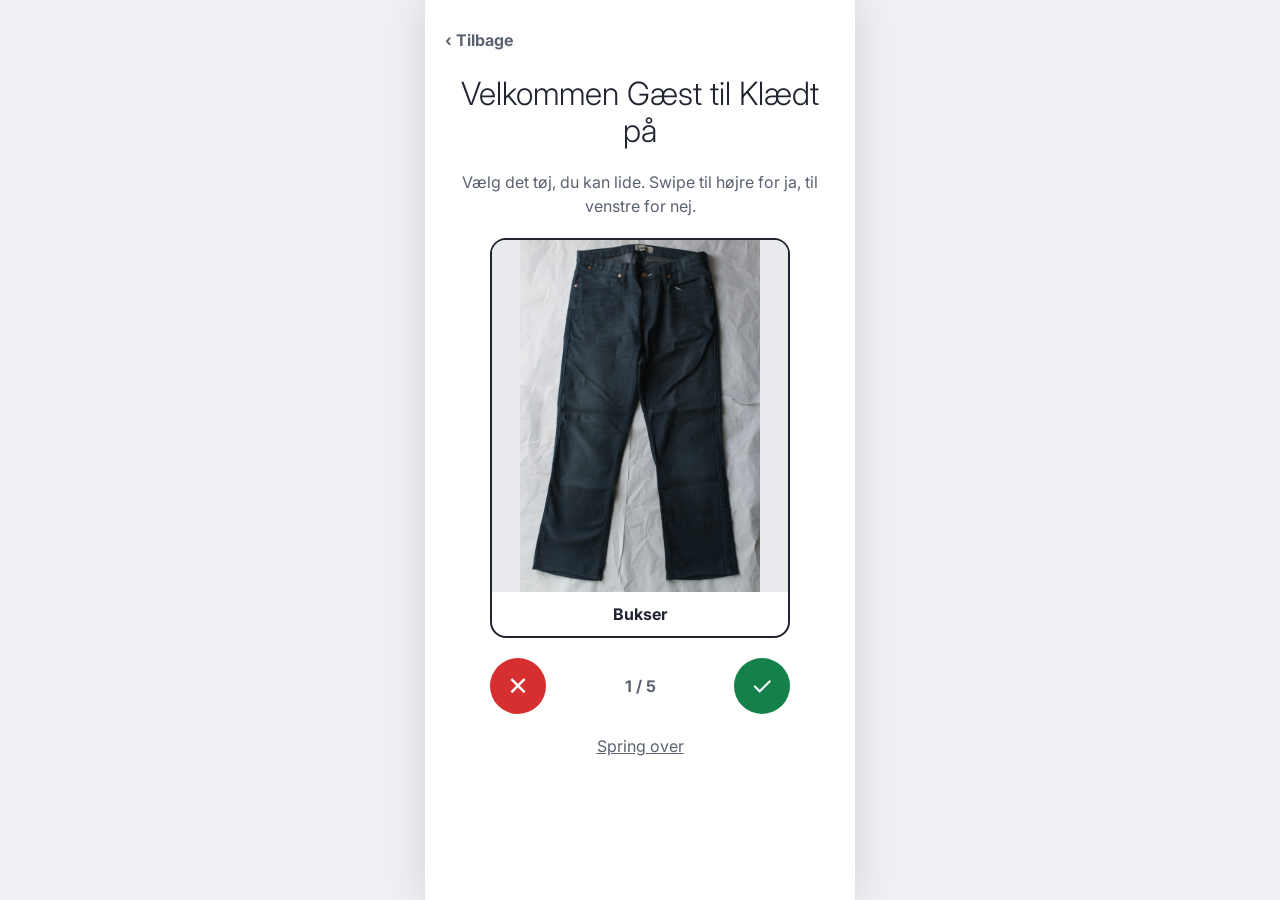
==== commit ccebd2ff: "." ====
--- a/Vejrapp/public/clothing-adult.html
+++ b/Vejrapp/public/clothing-adult.html
@@ -17,7 +17,7 @@
     <main class="screen screen--adult">
       <a class="back-link" href="profile.html">‹ Tilbage</a>
       <h1 class="title">
-        Velkommen <span class="js-user-name">[NAVN]</span> til Klædt på
+        Velkommen <span class="js-user-name">Gæst</span> til Klædt på
       </h1>
       <p class="subtitle">
         Vælg det tøj, du kan lide. Swipe til højre for ja, til venstre for nej.
